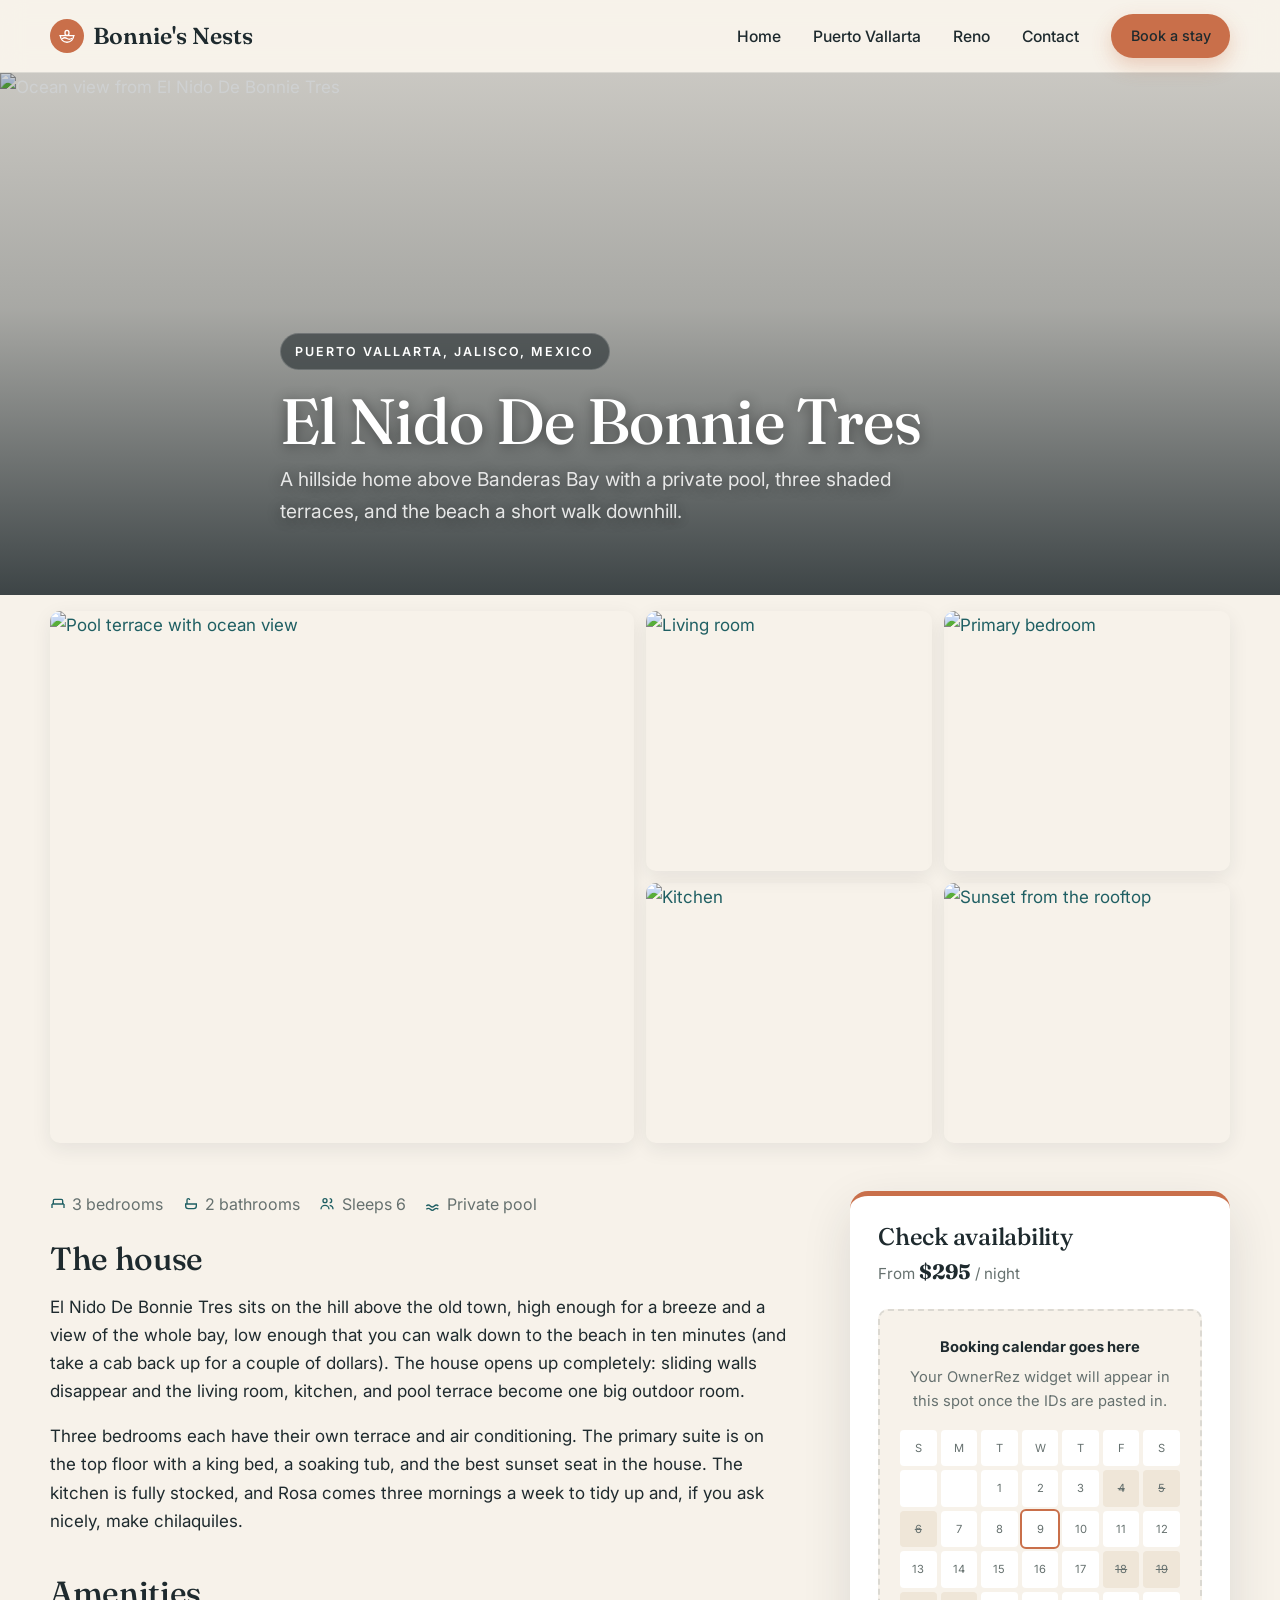
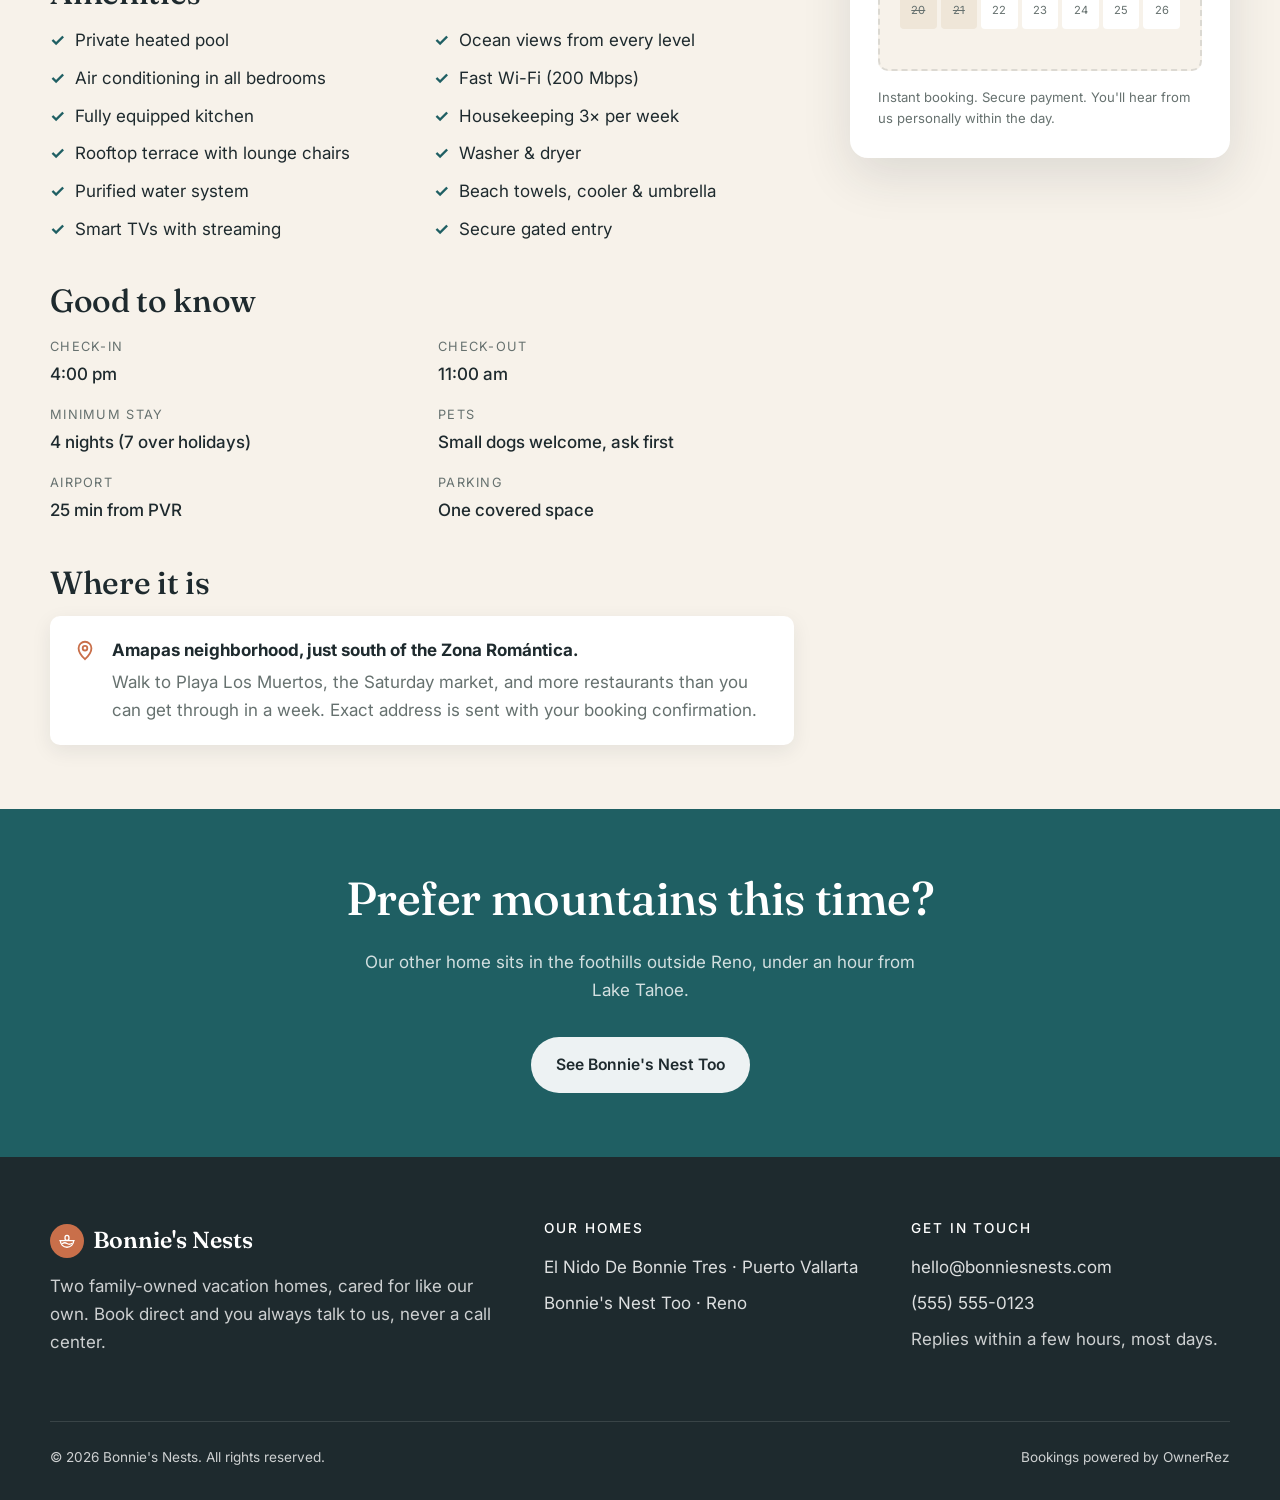
==== puerto-vallarta.html @ 68e31d35 "Bonnie's Nests: two-property rental site with OwnerRez booking widgets Co-Authored-By: Claude Fable " ====
<!DOCTYPE html>
<html lang="en">
<head>
<meta charset="utf-8">
  <meta name="viewport" content="width=device-width, initial-scale=1">
  <link rel="preconnect" href="https://fonts.googleapis.com">
  <link rel="preconnect" href="https://fonts.gstatic.com" crossorigin>
  <link href="https://fonts.googleapis.com/css2?family=Fraunces:ital,opsz,wght@0,9..144,400;0,9..144,500;0,9..144,600;1,9..144,400&family=Inter:wght@400;500;600&display=swap" rel="stylesheet">
  <link rel="stylesheet" href="css/styles.css">
  <link rel="icon" href="data:image/svg+xml,<svg xmlns='http://www.w3.org/2000/svg' viewBox='0 0 24 24'><circle cx='12' cy='12' r='12' fill='%23c96f4a'/><g fill='none' stroke='white' stroke-width='1.6' stroke-linecap='round'><path d='M5 12c0 4 3.1 7 7 7s7-3 7-7'/><path d='M4.5 12h15'/><path d='M7 15c1.7-1 3.2-1 5 0s3.3 1 5 0'/><ellipse cx='12' cy='9.2' rx='2.1' ry='2.6'/></g></svg>">
  <title>El Nido De Bonnie Tres · Puerto Vallarta · Bonnie's Nests</title>
  <meta name="description" content="El Nido De Bonnie Tres: a 3-bedroom hillside home in Puerto Vallarta with a private pool and ocean views. Book direct.">
</head>
<body>
<header class="site-header">
  <div class="container nav">
    <a class="brand" href="index.html"><span class="brand__mark" aria-hidden="true"><svg viewBox="0 0 24 24" fill="none" stroke="currentColor" stroke-width="1.6" stroke-linecap="round" stroke-linejoin="round"><path d="M4 11.5c0 4.7 3.6 8 8 8s8-3.3 8-8"/><path d="M3.5 11.5h17"/><path d="M6.5 15c2-1.2 3.6-1.2 5.5 0s3.5 1.2 5.5 0"/><ellipse cx="12" cy="8.3" rx="2.4" ry="3"/></svg></span>Bonnie's Nests</a>
    <button class="nav__toggle" aria-label="Open menu" aria-expanded="false"><span></span><span></span><span></span></button>
    <ul class="nav__links">
      <li><a href="index.html">Home</a></li>
      <li><a href="puerto-vallarta.html">Puerto Vallarta</a></li>
      <li><a href="reno.html">Reno</a></li>
      <li><a href="#contact">Contact</a></li>
      <li><a class="btn btn--accent" href="index.html#homes">Book a stay</a></li>
    </ul>
  </div>
</header>

<section class="hero prop-hero">
  <img class="hero__img" src="https://picsum.photos/seed/peak/1800/1000" alt="Ocean view from El Nido De Bonnie Tres">
  <div class="container hero__content">
    <span class="eyebrow">Puerto Vallarta, Jalisco, Mexico</span>
    <h1>El Nido De Bonnie Tres</h1>
    <p>A hillside home above Banderas Bay with a private pool, three shaded terraces, and the beach a short walk downhill.</p>
  </div>
</section>

<section class="section--tight">
  <div class="container">
    <div class="gallery">
      <a href="https://picsum.photos/seed/view/1600/1100"><img src="https://picsum.photos/seed/view/1000/700" alt="Pool terrace with ocean view"></a>
      <a href="https://picsum.photos/seed/sierra/1600/1100"><img src="https://picsum.photos/seed/sierra/800/600" alt="Living room"></a>
      <a href="https://picsum.photos/seed/alpine/1600/1100"><img src="https://picsum.photos/seed/alpine/800/600" alt="Primary bedroom"></a>
      <a href="https://picsum.photos/seed/ocean/1600/1100"><img src="https://picsum.photos/seed/ocean/800/600" alt="Kitchen"></a>
      <a href="https://picsum.photos/seed/wave/1600/1100"><img src="https://picsum.photos/seed/wave/800/600" alt="Sunset from the rooftop"></a>
    </div>

    <div class="prop-layout">
      <div class="prop-main">
        <ul class="facts">
          <li><svg viewBox="0 0 24 24" fill="none" stroke-width="2"><path d="M3 12h18M3 12v6M21 12v6M5 12V7a2 2 0 0 1 2-2h10a2 2 0 0 1 2 2v5"/></svg>3 bedrooms</li>
          <li><svg viewBox="0 0 24 24" fill="none" stroke-width="2"><path d="M4 12h16v3a4 4 0 0 1-4 4H8a4 4 0 0 1-4-4v-3zM6 12V6a2 2 0 0 1 4 0"/></svg>2 bathrooms</li>
          <li><svg viewBox="0 0 24 24" fill="none" stroke-width="2"><circle cx="9" cy="7" r="3"/><path d="M3 20a6 6 0 0 1 12 0M16 4a3 3 0 0 1 0 6M21 20a6 6 0 0 0-5-5.9"/></svg>Sleeps 6</li>
          <li><svg viewBox="0 0 24 24" fill="none" stroke-width="2"><path d="M2 20c2-2 4-2 6 0s4 2 6 0 4-2 6 0M2 15c2-2 4-2 6 0s4 2 6 0 4-2 6 0"/></svg>Private pool</li>
        </ul>

        <h2>The house</h2>
        <p>El Nido De Bonnie Tres sits on the hill above the old town, high enough for a breeze and a view of the whole bay, low enough that you can walk down to the beach in ten minutes (and take a cab back up for a couple of dollars). The house opens up completely: sliding walls disappear and the living room, kitchen, and pool terrace become one big outdoor room.</p>
        <p>Three bedrooms each have their own terrace and air conditioning. The primary suite is on the top floor with a king bed, a soaking tub, and the best sunset seat in the house. The kitchen is fully stocked, and Rosa comes three mornings a week to tidy up and, if you ask nicely, make chilaquiles.</p>

        <h2>Amenities</h2>
        <ul class="amenities">
          <li>Private heated pool</li>
          <li>Ocean views from every level</li>
          <li>Air conditioning in all bedrooms</li>
          <li>Fast Wi-Fi (200 Mbps)</li>
          <li>Fully equipped kitchen</li>
          <li>Housekeeping 3× per week</li>
          <li>Rooftop terrace with lounge chairs</li>
          <li>Washer &amp; dryer</li>
          <li>Purified water system</li>
          <li>Beach towels, cooler &amp; umbrella</li>
          <li>Smart TVs with streaming</li>
          <li>Secure gated entry</li>
        </ul>

        <h2>Good to know</h2>
        <dl class="details">
          <div><dt>Check-in</dt><dd>4:00 pm</dd></div>
          <div><dt>Check-out</dt><dd>11:00 am</dd></div>
          <div><dt>Minimum stay</dt><dd>4 nights (7 over holidays)</dd></div>
          <div><dt>Pets</dt><dd>Small dogs welcome, ask first</dd></div>
          <div><dt>Airport</dt><dd>25 min from PVR</dd></div>
          <div><dt>Parking</dt><dd>One covered space</dd></div>
        </dl>

        <h2>Where it is</h2>
        <div class="map-note">
          <svg viewBox="0 0 24 24" fill="none" stroke-width="2"><path d="M12 22s7-6.5 7-12a7 7 0 1 0-14 0c0 5.5 7 12 7 12z"/><circle cx="12" cy="10" r="2.5"/></svg>
          <div>
            <strong>Amapas neighborhood, just south of the Zona Romántica.</strong>
            <p style="margin:0.25rem 0 0;color:var(--muted)">Walk to Playa Los Muertos, the Saturday market, and more restaurants than you can get through in a week. Exact address is sent with your booking confirmation.</p>
          </div>
        </div>
      </div>

      <aside class="booking" id="book">
        <h3>Check availability</h3>
        <p class="booking__price">From <strong>$295</strong> / night <!-- TODO: real rate --></p>

        <!--
          OwnerRez booking widget.
          Replace the two REPLACE_WITH values with the IDs from
          OwnerRez → Settings → Widgets → (your Booking/Inquiry widget for this property).
        -->
        <div class="ownerrez-widget"
             data-propertyId="REPLACE_WITH_PROPERTY_ID"
             data-widget-type="Booking/Inquiry"
             data-widgetId="REPLACE_WITH_WIDGET_ID"></div>

        <!-- Shown until the real widget is configured and loads -->
        <div class="widget-placeholder">
          <strong>Booking calendar goes here</strong>
          Your OwnerRez widget will appear in this spot once the IDs are pasted in.
          <div class="calendar" aria-hidden="true">
            <span>S</span><span>M</span><span>T</span><span>W</span><span>T</span><span>F</span><span>S</span>
            <span></span><span></span><span>1</span><span>2</span><span>3</span><span class="booked">4</span><span class="booked">5</span>
            <span class="booked">6</span><span>7</span><span>8</span><span class="today">9</span><span>10</span><span>11</span><span>12</span>
            <span>13</span><span>14</span><span>15</span><span>16</span><span>17</span><span class="booked">18</span><span class="booked">19</span>
            <span class="booked">20</span><span class="booked">21</span><span>22</span><span>23</span><span>24</span><span>25</span><span>26</span>
          </div>
        </div>

        <p class="booking__note">Instant booking. Secure payment. You'll hear from us personally within the day.</p>
      </aside>
    </div>
  </div>
</section>

<section class="section section--tight cta-band">
  <div class="container">
    <h2>Prefer mountains this time?</h2>
    <p>Our other home sits in the foothills outside Reno, under an hour from Lake Tahoe.</p>
    <a class="btn btn--light" href="reno.html">See Bonnie's Nest Too</a>
  </div>
</section>

<footer class="site-footer" id="contact">
  <div class="container">
    <div class="footer-grid">
      <div>
        <a class="brand" href="index.html"><span class="brand__mark" aria-hidden="true"><svg viewBox="0 0 24 24" fill="none" stroke="currentColor" stroke-width="1.6" stroke-linecap="round" stroke-linejoin="round"><path d="M4 11.5c0 4.7 3.6 8 8 8s8-3.3 8-8"/><path d="M3.5 11.5h17"/><path d="M6.5 15c2-1.2 3.6-1.2 5.5 0s3.5 1.2 5.5 0"/><ellipse cx="12" cy="8.3" rx="2.4" ry="3"/></svg></span>Bonnie's Nests</a>
        <p>Two family-owned vacation homes, cared for like our own. Book direct and you always talk to us, never a call center.</p>
      </div>
      <div>
        <h4>Our homes</h4>
        <ul>
          <li><a href="puerto-vallarta.html">El Nido De Bonnie Tres · Puerto Vallarta</a></li>
          <li><a href="reno.html">Bonnie's Nest Too · Reno</a></li>
        </ul>
      </div>
      <div>
        <h4>Get in touch</h4>
        <ul>
          <!-- TODO: replace with real contact details -->
          <li><a href="mailto:hello@bonniesnests.com">hello@bonniesnests.com</a></li>
          <li><a href="tel:+15555550123">(555) 555-0123</a></li>
          <li>Replies within a few hours, most days.</li>
        </ul>
      </div>
    </div>
    <div class="footer-bottom">
      <span>© 2026 Bonnie's Nests. All rights reserved.</span>
      <span>Bookings powered by OwnerRez</span>
    </div>
  </div>
</footer>
<script src="js/main.js"></script>
<!-- OwnerRez widget loader: only needed once per page -->
<script src="https://secure.ownerreservations.com/widget.js" async></script>
</body>
</html>
---- css/styles.css ----
/* ==========================================================================
   Bonnie's Nests — styles
   Change the colors and fonts below to re-theme the whole site.
   ========================================================================== */

:root {
  --sand: #f7f2ea;
  --sand-deep: #efe6d8;
  --ink: #1e2a2e;
  --teal: #1f5f63;
  --teal-deep: #164a4d;
  --terracotta: #c96f4a;
  --gold: #d9a441;
  --muted: #66716f;
  --line: rgba(30, 42, 46, 0.12);
  --white: #ffffff;

  --font-display: "Fraunces", Georgia, "Times New Roman", serif;
  --font-body: "Inter", system-ui, -apple-system, "Segoe UI", Roboto, sans-serif;

  --radius: 18px;
  --radius-sm: 10px;
  --shadow: 0 18px 50px rgba(30, 42, 46, 0.12);
  --shadow-sm: 0 6px 20px rgba(30, 42, 46, 0.08);
  --max: 1180px;
}

* { box-sizing: border-box; }
html { scroll-behavior: smooth; }

body {
  margin: 0;
  font-family: var(--font-body);
  font-size: 17px;
  line-height: 1.65;
  color: var(--ink);
  background: var(--sand);
  -webkit-font-smoothing: antialiased;
}

img { max-width: 100%; display: block; }
a { color: var(--teal); text-decoration: none; }
a:hover { text-decoration: underline; }

h1, h2, h3, h4 {
  font-family: var(--font-display);
  font-weight: 500;
  line-height: 1.12;
  letter-spacing: -0.01em;
  margin: 0 0 0.5em;
}
h1 { font-size: clamp(2.6rem, 6vw, 4.6rem); }
h2 { font-size: clamp(2rem, 4vw, 2.9rem); }
h3 { font-size: 1.5rem; }
p { margin: 0 0 1em; }

.container { width: min(var(--max), 100% - 2.5rem); margin-inline: auto; }
.section { padding: clamp(3.5rem, 8vw, 6.5rem) 0; }
.section--tight { padding: clamp(2.5rem, 5vw, 4rem) 0; }
.section--alt { background: var(--sand-deep); }

.eyebrow {
  display: inline-block;
  font-size: 0.78rem;
  font-weight: 600;
  letter-spacing: 0.16em;
  text-transform: uppercase;
  color: var(--terracotta);
  margin-bottom: 0.9rem;
}
.lead { font-size: 1.2rem; color: var(--muted); max-width: 60ch; }
.center { text-align: center; }
.center .lead { margin-inline: auto; }

/* Buttons ---------------------------------------------------------------- */
.btn {
  display: inline-flex;
  align-items: center;
  gap: 0.5rem;
  padding: 0.9rem 1.5rem;
  border-radius: 999px;
  font-weight: 600;
  font-size: 0.98rem;
  border: 1.5px solid transparent;
  cursor: pointer;
  transition: transform 0.15s ease, background 0.15s ease, box-shadow 0.15s ease;
}
.btn:hover { text-decoration: none; transform: translateY(-1px); }
.btn--primary { background: var(--teal); color: var(--white); box-shadow: 0 8px 20px rgba(31, 95, 99, 0.25); }
.btn--primary:hover { background: var(--teal-deep); }
.btn--accent { background: var(--terracotta); color: var(--white); box-shadow: 0 8px 20px rgba(201, 111, 74, 0.3); }
.btn--ghost { background: transparent; color: var(--ink); border-color: var(--ink); }
.btn--light { background: rgba(255, 255, 255, 0.92); color: var(--ink); }
.btn--light:hover { background: var(--white); }

/* Header ----------------------------------------------------------------- */
.site-header {
  position: sticky;
  top: 0;
  z-index: 50;
  background: rgba(247, 242, 234, 0.85);
  backdrop-filter: blur(12px);
  -webkit-backdrop-filter: blur(12px);
  border-bottom: 1px solid var(--line);
}
.nav {
  display: flex;
  align-items: center;
  justify-content: space-between;
  height: 72px;
}
.brand {
  font-family: var(--font-display);
  font-size: 1.45rem;
  font-weight: 600;
  color: var(--ink);
  display: flex;
  align-items: center;
  gap: 0.55rem;
}
.brand:hover { text-decoration: none; }
.brand__mark {
  width: 34px; height: 34px;
  border-radius: 50%;
  background: var(--terracotta);
  display: inline-grid; place-items: center;
  color: var(--white);
}
.brand__mark svg { width: 20px; height: 20px; }
.nav__links { display: flex; gap: 2rem; list-style: none; margin: 0; padding: 0; align-items: center; }
.nav__links a { color: var(--ink); font-weight: 500; font-size: 0.98rem; }
.nav__links a:hover { color: var(--teal); text-decoration: none; }
.nav__links .btn { padding: 0.6rem 1.15rem; font-size: 0.9rem; }
.nav__toggle {
  display: none;
  background: none; border: 0; cursor: pointer;
  width: 44px; height: 44px; border-radius: 10px;
}
.nav__toggle span {
  display: block; width: 22px; height: 2px; background: var(--ink); margin: 5px auto;
  transition: transform 0.2s ease, opacity 0.2s ease;
}

/* Hero ------------------------------------------------------------------- */
.hero {
  position: relative;
  min-height: 82vh;
  display: grid;
  place-items: end start;
  color: var(--white);
  isolation: isolate;
}
.hero__img {
  position: absolute; inset: 0; z-index: -2;
  width: 100%; height: 100%; object-fit: cover;
}
.hero::after {
  content: ""; position: absolute; inset: 0; z-index: -1;
  background: linear-gradient(to top, rgba(20, 30, 34, 0.82) 0%, rgba(20, 30, 34, 0.35) 55%, rgba(20, 30, 34, 0.2) 100%);
}
.hero__content { padding: 4rem 0 4.5rem; max-width: 720px; }
.hero__content .eyebrow {
  color: var(--white);
  background: rgba(20, 30, 34, 0.55);
  padding: 0.45rem 0.9rem;
  border-radius: 999px;
  backdrop-filter: blur(6px);
  -webkit-backdrop-filter: blur(6px);
  border: 1px solid rgba(255, 255, 255, 0.18);
}
.hero__content h1, .hero__content p { text-shadow: 0 2px 14px rgba(0,0,0,0.45); }
.hero__content h1 { color: var(--white); margin-bottom: 0.5rem; }
.hero__content p { font-size: 1.2rem; color: rgba(255, 255, 255, 0.85); max-width: 52ch; }
.hero__actions { display: flex; flex-wrap: wrap; gap: 0.8rem; margin-top: 1.6rem; }

/* Property cards --------------------------------------------------------- */
.homes { display: grid; gap: 2rem; grid-template-columns: repeat(2, 1fr); margin-top: 3rem; }
.home-card {
  background: var(--white);
  border-radius: var(--radius);
  overflow: hidden;
  box-shadow: var(--shadow-sm);
  transition: transform 0.25s ease, box-shadow 0.25s ease;
  display: flex; flex-direction: column;
}
.home-card:hover { transform: translateY(-4px); box-shadow: var(--shadow); }
.home-card__media { position: relative; aspect-ratio: 4 / 3; overflow: hidden; }
.home-card__media img { width: 100%; height: 100%; object-fit: cover; transition: transform 0.6s ease; }
.home-card:hover .home-card__media img { transform: scale(1.04); }
.home-card__tag {
  position: absolute; top: 1rem; left: 1rem;
  background: rgba(255, 255, 255, 0.92);
  padding: 0.35rem 0.8rem; border-radius: 999px;
  font-size: 0.78rem; font-weight: 600; letter-spacing: 0.06em; text-transform: uppercase;
}
.home-card__body { padding: 1.75rem 1.75rem 2rem; display: flex; flex-direction: column; gap: 0.75rem; flex: 1; }
.home-card__body h3 { font-size: 1.85rem; margin: 0; }
.home-card__body p { color: var(--muted); margin: 0; }
.home-card__body .btn { align-self: flex-start; margin-top: auto; }

.facts { display: flex; flex-wrap: wrap; gap: 0.5rem 1.2rem; list-style: none; padding: 0; margin: 0; font-size: 0.92rem; color: var(--muted); }
.facts li { display: inline-flex; align-items: center; gap: 0.4rem; }
.facts svg { width: 16px; height: 16px; stroke: var(--teal); }

/* Feature grid ----------------------------------------------------------- */
.features { display: grid; gap: 2rem; grid-template-columns: repeat(3, 1fr); margin-top: 3rem; }
.feature { text-align: left; }
.feature__icon {
  width: 52px; height: 52px; border-radius: 14px;
  background: var(--white); box-shadow: var(--shadow-sm);
  display: grid; place-items: center; margin-bottom: 1rem;
}
.feature__icon svg { width: 24px; height: 24px; stroke: var(--terracotta); }
.feature h3 { font-size: 1.3rem; }
.feature p { color: var(--muted); margin: 0; }

/* About ------------------------------------------------------------------ */
.about { display: grid; grid-template-columns: 1.1fr 1fr; gap: 4rem; align-items: center; }
.about__img { border-radius: var(--radius); box-shadow: var(--shadow); aspect-ratio: 4 / 5; object-fit: cover; width: 100%; }
.about blockquote {
  margin: 1.5rem 0 0; padding-left: 1.2rem; border-left: 3px solid var(--gold);
  font-family: var(--font-display); font-size: 1.25rem; font-style: italic; color: var(--teal-deep);
}

/* Footer ----------------------------------------------------------------- */
.site-footer { background: var(--ink); color: rgba(255, 255, 255, 0.78); padding: 4rem 0 2rem; }
.footer-grid { display: grid; grid-template-columns: 1.4fr 1fr 1fr; gap: 3rem; }
.site-footer h4 { color: var(--white); font-family: var(--font-body); font-size: 0.85rem; letter-spacing: 0.14em; text-transform: uppercase; margin-bottom: 1rem; }
.site-footer .brand { color: var(--white); margin-bottom: 0.75rem; }
.site-footer ul { list-style: none; margin: 0; padding: 0; }
.site-footer li { margin-bottom: 0.5rem; }
.site-footer a { color: rgba(255, 255, 255, 0.85); }
.site-footer a:hover { color: var(--gold); }
.footer-bottom { border-top: 1px solid rgba(255, 255, 255, 0.12); margin-top: 3rem; padding-top: 1.5rem; font-size: 0.85rem; display: flex; justify-content: space-between; flex-wrap: wrap; gap: 0.5rem; }

/* Property page ---------------------------------------------------------- */
.prop-hero { position: relative; min-height: 58vh; display: grid; place-items: end start; color: var(--white); isolation: isolate; }
.prop-hero .hero__content { padding: 3rem 0 3rem; }
.prop-hero h1 { font-size: clamp(2.4rem, 5vw, 4rem); }

.gallery {
  display: grid; gap: 0.75rem;
  grid-template-columns: repeat(4, 1fr);
  grid-template-rows: 260px 260px;
  margin-top: -3rem; position: relative; z-index: 2;
}
.gallery a { border-radius: var(--radius-sm); overflow: hidden; display: block; box-shadow: var(--shadow-sm); }
.gallery a:first-child { grid-column: span 2; grid-row: span 2; }
.gallery img { width: 100%; height: 100%; object-fit: cover; transition: transform 0.5s ease; }
.gallery a:hover img { transform: scale(1.05); }

.prop-layout { display: grid; grid-template-columns: 1fr 380px; gap: 3.5rem; align-items: start; margin-top: 3rem; }
.prop-main h2 { font-size: 2rem; margin-top: 2.5rem; }
.prop-main h2:first-of-type { margin-top: 0; }
.prop-main .facts { font-size: 1rem; margin-bottom: 1.5rem; }

.amenities { list-style: none; padding: 0; margin: 0; display: grid; grid-template-columns: repeat(2, 1fr); gap: 0.6rem 1.5rem; }
.amenities li { display: flex; gap: 0.6rem; align-items: center; }
.amenities li::before { content: "✓"; color: var(--teal); font-weight: 700; }

.details { display: grid; grid-template-columns: repeat(2, 1fr); gap: 1rem 2rem; }
.details dt { font-size: 0.8rem; text-transform: uppercase; letter-spacing: 0.1em; color: var(--muted); }
.details dd { margin: 0.2rem 0 0; font-weight: 500; }

.map-note {
  background: var(--white); border-radius: var(--radius-sm); padding: 1.25rem 1.5rem; box-shadow: var(--shadow-sm);
  display: flex; gap: 1rem; align-items: flex-start;
}
.map-note svg { width: 22px; height: 22px; stroke: var(--terracotta); flex-shrink: 0; margin-top: 3px; }

/* Booking card ----------------------------------------------------------- */
.booking {
  position: sticky; top: 96px;
  background: var(--white); border-radius: var(--radius); box-shadow: var(--shadow);
  padding: 1.75rem; border-top: 5px solid var(--terracotta);
}
.booking h3 { margin-bottom: 0.25rem; }
.booking__price { color: var(--muted); font-size: 0.95rem; margin-bottom: 1.25rem; }
.booking__price strong { color: var(--ink); font-size: 1.3rem; font-family: var(--font-display); }
.booking__note { font-size: 0.82rem; color: var(--muted); margin: 1rem 0 0; }

.widget-placeholder {
  border: 2px dashed var(--line);
  border-radius: var(--radius-sm);
  padding: 1.5rem 1.25rem;
  text-align: center;
  color: var(--muted);
  font-size: 0.92rem;
  background: var(--sand);
}
.widget-placeholder strong { display: block; color: var(--ink); margin-bottom: 0.35rem; }
.widget-placeholder .calendar {
  display: grid; grid-template-columns: repeat(7, 1fr); gap: 4px; margin: 1rem 0;
}
.widget-placeholder .calendar span {
  aspect-ratio: 1; border-radius: 4px; background: var(--white); font-size: 0.7rem; display: grid; place-items: center;
}
.widget-placeholder .calendar span.booked { background: var(--sand-deep); color: var(--muted); text-decoration: line-through; }
.widget-placeholder .calendar span.today { outline: 2px solid var(--terracotta); }

/* Lightbox --------------------------------------------------------------- */
.lightbox {
  position: fixed; inset: 0; z-index: 100;
  background: rgba(20, 30, 34, 0.92);
  display: grid; place-items: center; padding: 2rem;
}
.lightbox img { max-height: 88vh; max-width: 92vw; border-radius: var(--radius-sm); box-shadow: var(--shadow); }
.lightbox__close {
  position: absolute; top: 1.2rem; right: 1.5rem;
  background: none; border: 0; color: var(--white); font-size: 2rem; cursor: pointer; line-height: 1;
}

/* CTA band --------------------------------------------------------------- */
.cta-band { background: var(--teal); color: var(--white); text-align: center; }
.cta-band h2 { color: var(--white); }
.cta-band p { color: rgba(255, 255, 255, 0.8); max-width: 52ch; margin-inline: auto; }
.cta-band .btn { margin-top: 1rem; }

/* Responsive ------------------------------------------------------------- */
@media (max-width: 960px) {
  .prop-layout { grid-template-columns: 1fr; }
  .booking { position: static; }
  .about { grid-template-columns: 1fr; gap: 2.5rem; }
  .features { grid-template-columns: 1fr; gap: 1.75rem; }
  .footer-grid { grid-template-columns: 1fr 1fr; }
}
@media (max-width: 760px) {
  .homes { grid-template-columns: 1fr; }
  .gallery { grid-template-columns: repeat(2, 1fr); grid-template-rows: 220px 150px 150px; }
  .gallery a:first-child { grid-column: span 2; grid-row: span 1; }
  .nav__toggle { display: block; }
  .nav__links {
    display: none; position: absolute; left: 0; right: 0; top: 72px;
    flex-direction: column; gap: 0; background: var(--sand);
    border-bottom: 1px solid var(--line); padding: 0.5rem 0 1rem;
  }
  .nav__links.is-open { display: flex; }
  .nav__links li { width: 100%; }
  .nav__links a { display: block; padding: 0.8rem 1.25rem; }
  .nav__links .btn { margin: 0.5rem 1.25rem 0; display: inline-flex; }
  .nav.is-open .nav__toggle span:nth-child(1) { transform: translateY(7px) rotate(45deg); }
  .nav.is-open .nav__toggle span:nth-child(2) { opacity: 0; }
  .nav.is-open .nav__toggle span:nth-child(3) { transform: translateY(-7px) rotate(-45deg); }
  .hero { min-height: 70vh; }
  .footer-grid { grid-template-columns: 1fr; gap: 2rem; }
  .amenities, .details { grid-template-columns: 1fr; }
}

/* Hide the OwnerRez widget until real IDs replace the placeholders,
   so the loader's logo doesn't show on an unconfigured page. */
.ownerrez-widget[data-widgetid="REPLACE_WITH_WIDGET_ID"] { display: none; }
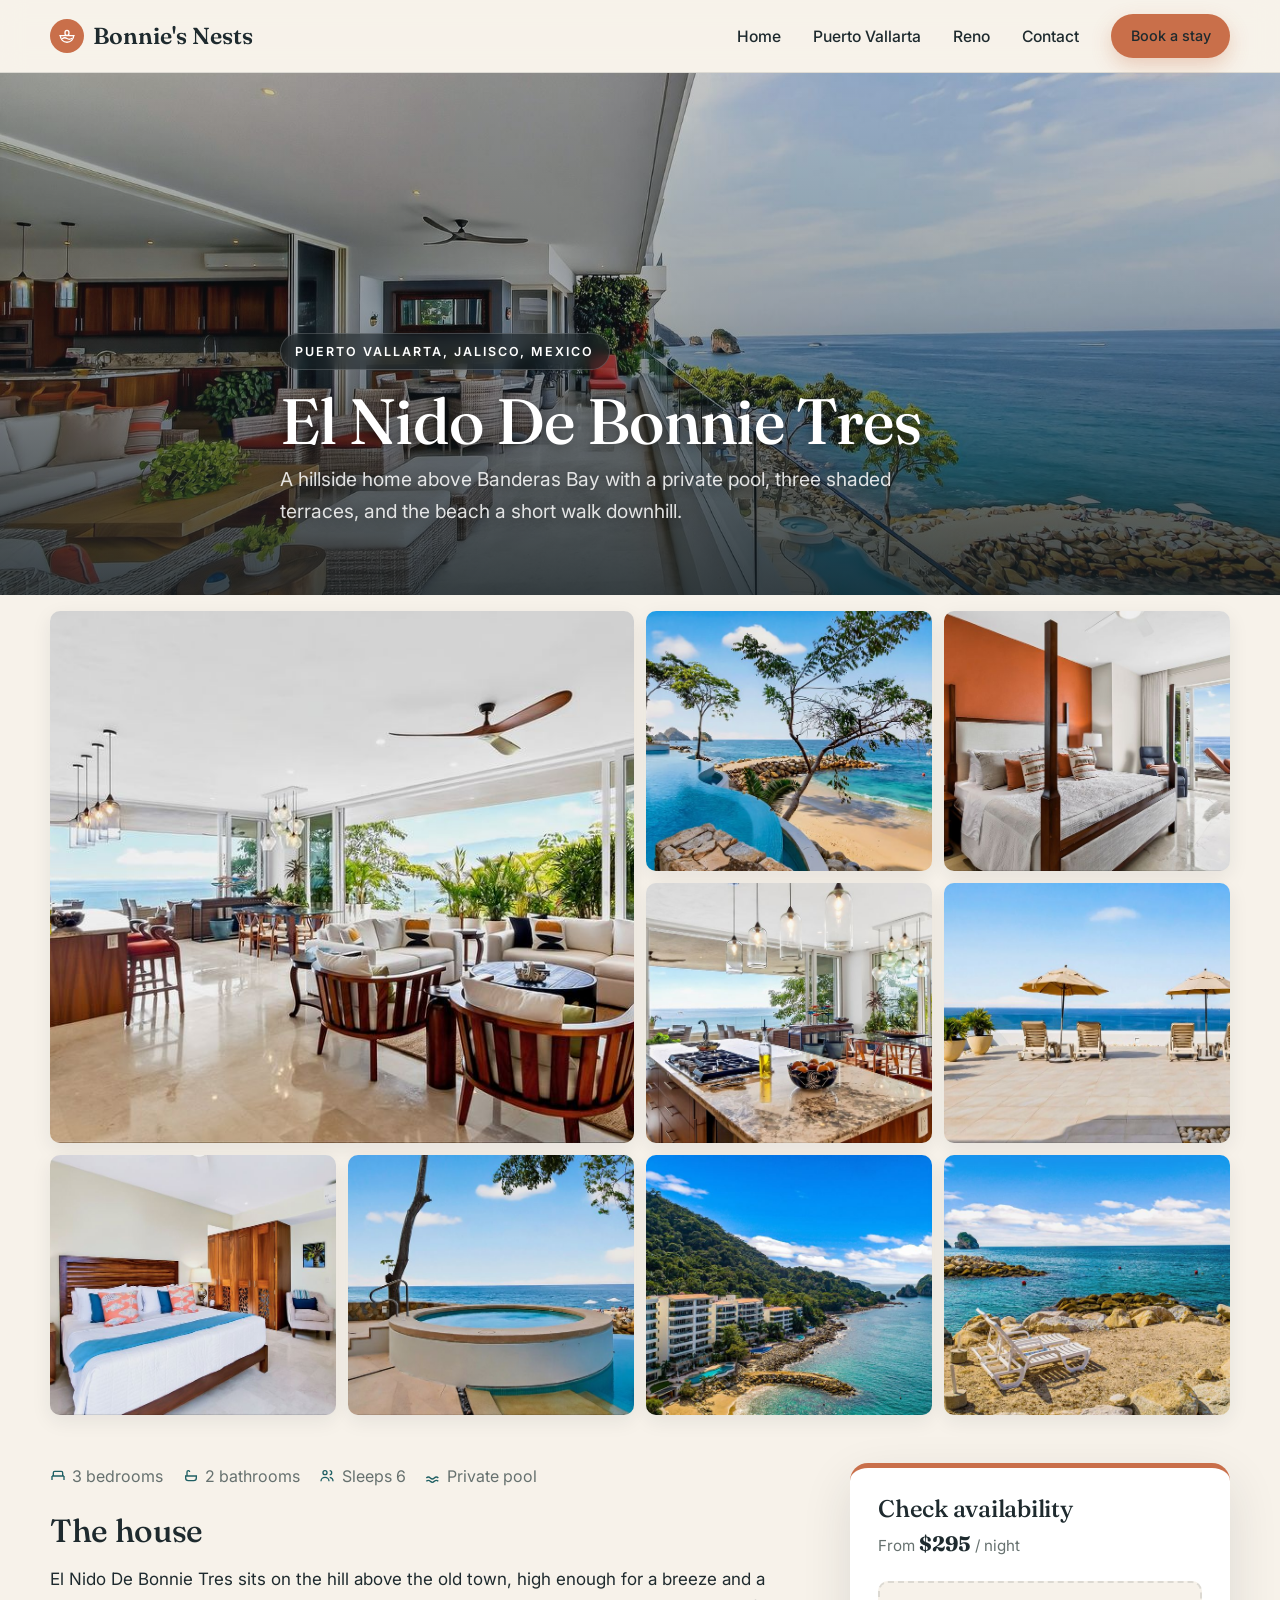
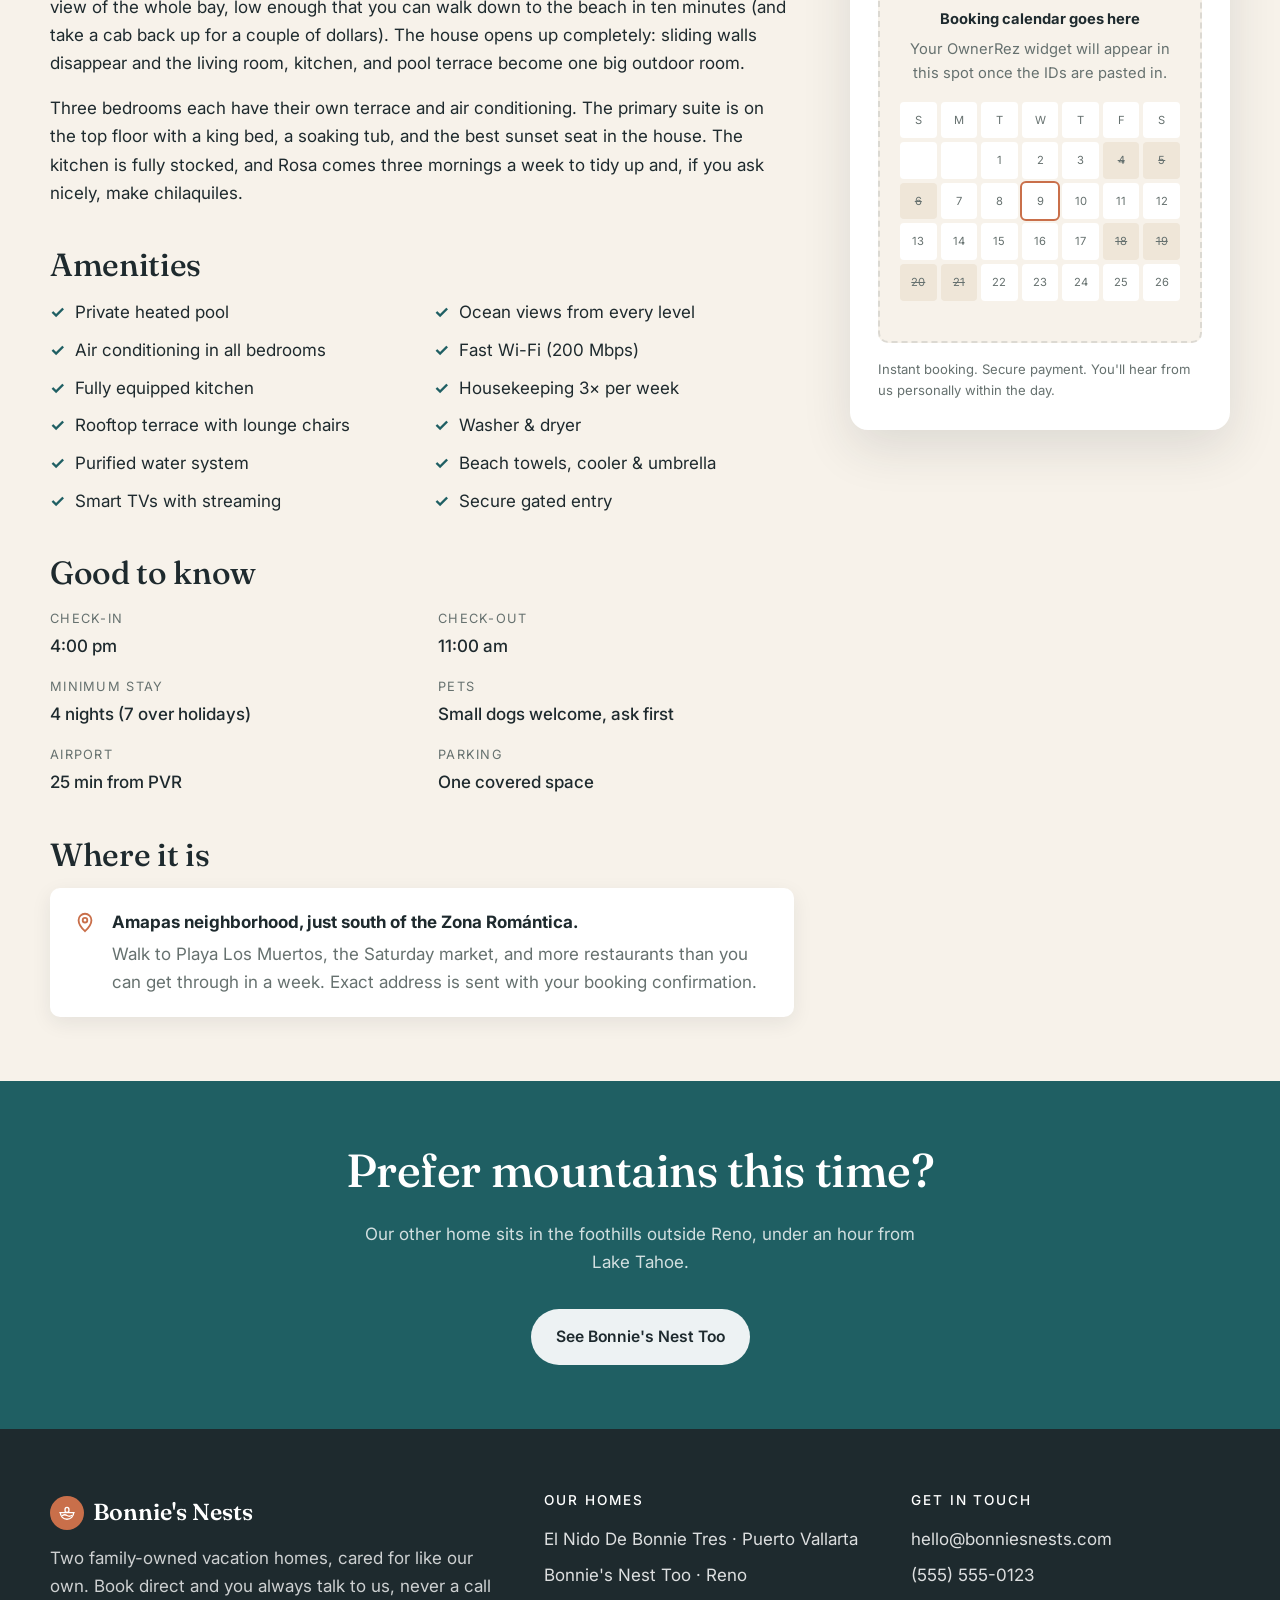
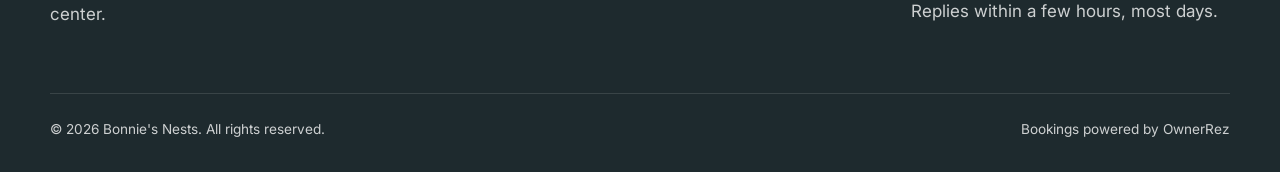
==== commit 83b73436: "Replace placeholder photos with real property photos - Add web-sized photos to images/ (1000px tiles" ====
--- a/puerto-vallarta.html
+++ b/puerto-vallarta.html
@@ -27,7 +27,7 @@
 </header>
 
 <section class="hero prop-hero">
-  <img class="hero__img" src="https://picsum.photos/seed/peak/1800/1000" alt="Ocean view from El Nido De Bonnie Tres">
+  <img class="hero__img" src="images/pv-hero.jpg" alt="Covered terrace at El Nido De Bonnie Tres looking over the cove, pool and Los Arcos">
   <div class="container hero__content">
     <span class="eyebrow">Puerto Vallarta, Jalisco, Mexico</span>
     <h1>El Nido De Bonnie Tres</h1>
@@ -38,11 +38,15 @@
 <section class="section--tight">
   <div class="container">
     <div class="gallery">
-      <a href="https://picsum.photos/seed/view/1600/1100"><img src="https://picsum.photos/seed/view/1000/700" alt="Pool terrace with ocean view"></a>
-      <a href="https://picsum.photos/seed/sierra/1600/1100"><img src="https://picsum.photos/seed/sierra/800/600" alt="Living room"></a>
-      <a href="https://picsum.photos/seed/alpine/1600/1100"><img src="https://picsum.photos/seed/alpine/800/600" alt="Primary bedroom"></a>
-      <a href="https://picsum.photos/seed/ocean/1600/1100"><img src="https://picsum.photos/seed/ocean/800/600" alt="Kitchen"></a>
-      <a href="https://picsum.photos/seed/wave/1600/1100"><img src="https://picsum.photos/seed/wave/800/600" alt="Sunset from the rooftop"></a>
+      <a href="images/pv-living-room-lg.jpg"><img src="images/pv-living-room.jpg" alt="Open-plan living room with sliding walls open to the ocean"></a>
+      <a href="images/pv-infinity-pool-lg.jpg"><img src="images/pv-infinity-pool.jpg" alt="Infinity pool above the beach and Banderas Bay" loading="lazy"></a>
+      <a href="images/pv-primary-bedroom-lg.jpg"><img src="images/pv-primary-bedroom.jpg" alt="Primary bedroom with four-poster king bed and ocean-view terrace" loading="lazy"></a>
+      <a href="images/pv-kitchen-lg.jpg"><img src="images/pv-kitchen.jpg" alt="Kitchen island and dining table with ocean views" loading="lazy"></a>
+      <a href="images/pv-rooftop-lg.jpg"><img src="images/pv-rooftop.jpg" alt="Rooftop sun deck with umbrellas and loungers over the ocean" loading="lazy"></a>
+      <a href="images/pv-second-bedroom-lg.jpg"><img src="images/pv-second-bedroom.jpg" alt="Second bedroom with king bed and jungle views" loading="lazy"></a>
+      <a href="images/pv-hot-tub-lg.jpg"><img src="images/pv-hot-tub.jpg" alt="Hot tub beside the infinity pool with Los Arcos in the distance" loading="lazy"></a>
+      <a href="images/pv-aerial-lg.jpg"><img src="images/pv-aerial.jpg" alt="Aerial view of the building on the cove with Los Arcos behind" loading="lazy"></a>
+      <a href="images/pv-beach-lg.jpg"><img src="images/pv-beach.jpg" alt="Loungers on the private beach with Los Arcos in the distance" loading="lazy"></a>
     </div>
 
     <div class="prop-layout">
--- a/css/styles.css
+++ b/css/styles.css
@@ -241,7 +241,7 @@
 .gallery {
   display: grid; gap: 0.75rem;
   grid-template-columns: repeat(4, 1fr);
-  grid-template-rows: 260px 260px;
+  grid-auto-rows: 260px;
   margin-top: -3rem; position: relative; z-index: 2;
 }
 .gallery a { border-radius: var(--radius-sm); overflow: hidden; display: block; box-shadow: var(--shadow-sm); }
@@ -326,7 +326,7 @@
 }
 @media (max-width: 760px) {
   .homes { grid-template-columns: 1fr; }
-  .gallery { grid-template-columns: repeat(2, 1fr); grid-template-rows: 220px 150px 150px; }
+  .gallery { grid-template-columns: repeat(2, 1fr); grid-template-rows: 220px; grid-auto-rows: 150px; }
   .gallery a:first-child { grid-column: span 2; grid-row: span 1; }
   .nav__toggle { display: block; }
   .nav__links {
